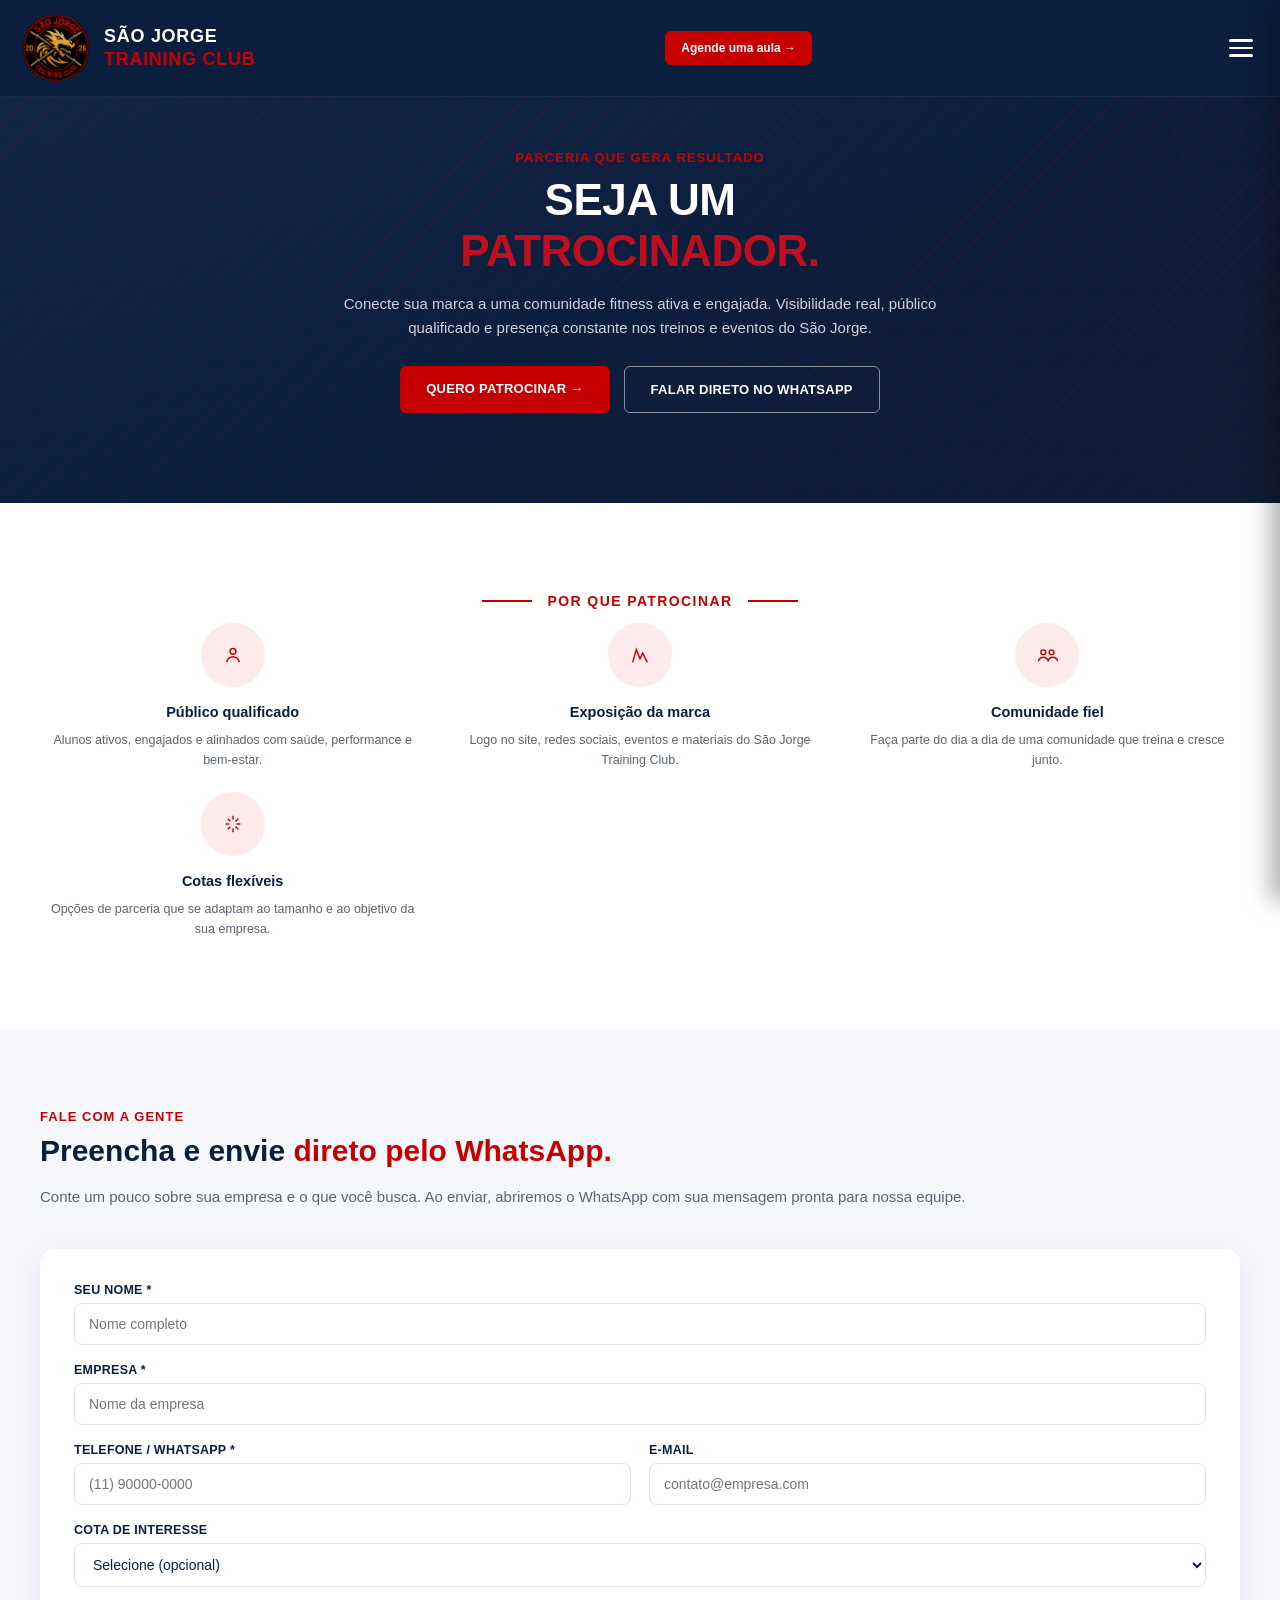
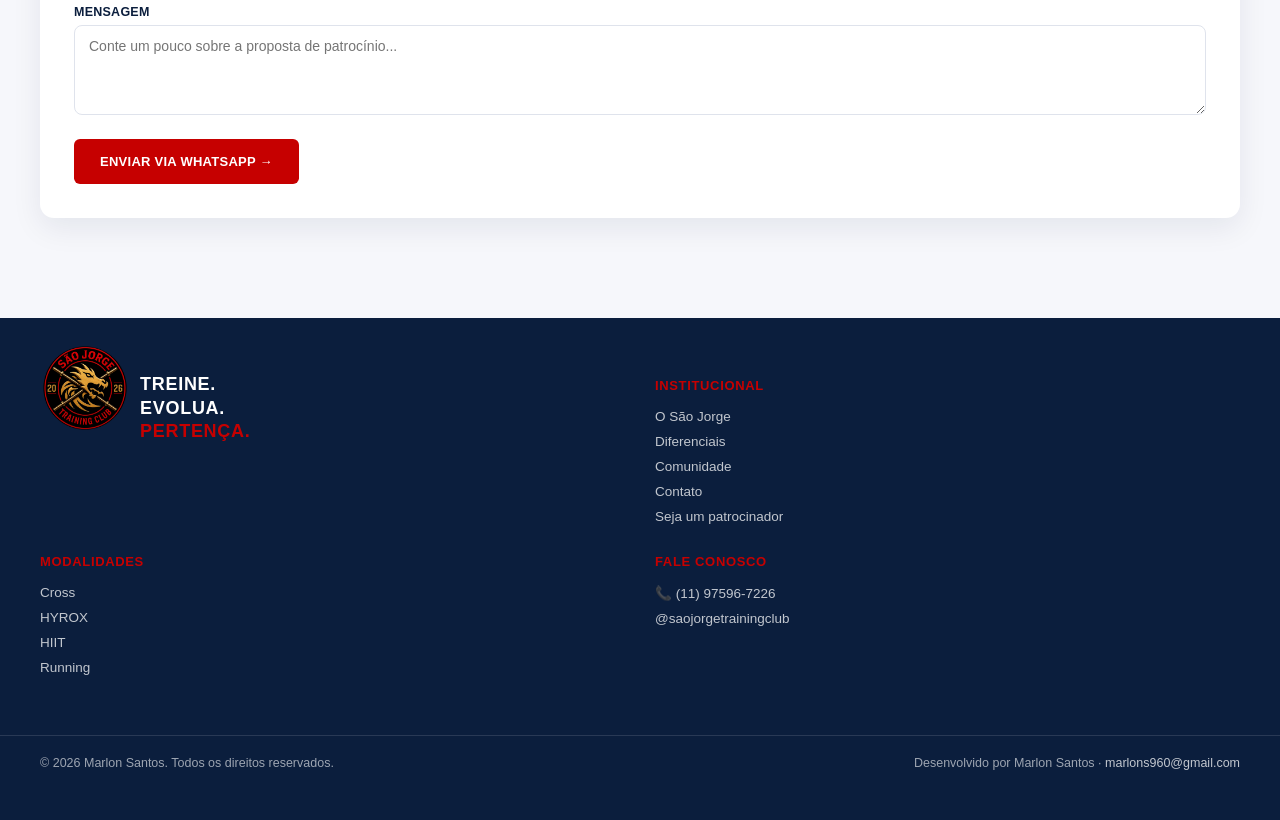
==== aderir-patrocinadores.html @ f261fe04 "removido botao menu e melhorado responsividade" ====
<!doctype html>
<html lang="pt-BR">
  <head>
    <meta charset="UTF-8" />
    <meta name="viewport" content="width=device-width, initial-scale=1.0" />
    <meta name="description" content="Seja um patrocinador do São Jorge Training Club e conecte sua marca a uma comunidade fitness engajada.">
    <meta name="keywords" content="São Jorge Training Club, patrocínio, patrocinadores, parceria, marketing esportivo">
    <link rel="stylesheet" href="style.css">
    <title>Seja um Patrocinador | São Jorge Training Club</title>
  </head>
  <body>

    <!-- HEADER -->
    <header class="header">
      <div class="container">
        <a href="sao-jorge-training-club.html" class="logo">
          <img src="/imgs/logo_transparent.png" class="logo-icon" alt="São Jorge Training Club">
          <span class="logo-text">SÃO JORGE<br><em>TRAINING CLUB</em></span>
        </a>
        <nav class="menu" id="siteMenu">
          <button type="button" id="menuCtaAula" class="menu-cta">📅 Agende uma aula</button>
          <a href="sao-jorge-training-club.html#inicio">Início</a>
          <a href="sao-jorge-training-club.html#sao-jorge">O São Jorge</a>
          <a href="sao-jorge-training-club.html#modalidades">Modalidades</a>
          <a href="sao-jorge-training-club.html#diferenciais">Diferenciais</a>
          <a href="sao-jorge-training-club.html#comunidade">Comunidade</a>
          <a href="sao-jorge-training-club.html#patrocinadores">Patrocinadores</a>
          <a href="sao-jorge-training-club.html#planos">Planos</a>
          <a href="sao-jorge-training-club.html#contato">Contato</a>
        </nav>
        <button type="button" id="headerCtaAula" class="btn-header">Agende uma aula →</button>
        <button class="menu-toggle" id="menuToggle" aria-label="Abrir menu" aria-expanded="false" aria-controls="siteMenu">
          <span></span>
          <span></span>
          <span></span>
        </button>
      </div>
    </header>
    <div class="menu-overlay" id="menuOverlay"></div>

    <!-- HERO PATROCINADORES -->
    <section class="hero sponsor-hero sponsor-hero-full" id="inicio">
      <div class="sponsor-hero-inner">
        <p class="eyebrow eyebrow-light">PARCERIA QUE GERA RESULTADO</p>
        <h1>SEJA UM<br><span>PATROCINADOR.</span></h1>
        <p class="hero-desc">Conecte sua marca a uma comunidade fitness ativa e engajada. Visibilidade real, público qualificado e presença constante nos treinos e eventos do São Jorge.</p>
        <div class="hero-actions">
          <a href="#form-patrocinio" class="btn-primary">Quero patrocinar →</a>
          <a href="https://wa.me/5511975967226" target="_blank" rel="noopener" class="btn-outline">Falar direto no WhatsApp</a>
        </div>
      </div>
    </section>

    <!-- BENEFÍCIOS -->
    <section class="modalidades" id="beneficios">
      <div class="container">
        <h3 class="section-title"><span class="line"></span>POR QUE PATROCINAR<span class="line"></span></h3>
        <div class="cards cards-6 cards-static">
          <article class="feature">
            <div class="feature-icon">
              <svg viewBox="0 0 24 24" width="22" height="22" fill="none" stroke="#c60000" stroke-width="1.6"><circle cx="12" cy="8" r="3.2"/><path d="M5 20c1.2-4 4-6 7-6s5.8 2 7 6"/></svg>
            </div>
            <h4>Público qualificado</h4>
            <p>Alunos ativos, engajados e alinhados com saúde, performance e bem-estar.</p>
          </article>
          <article class="feature">
            <div class="feature-icon">
              <svg viewBox="0 0 24 24" width="22" height="22" fill="none" stroke="#c60000" stroke-width="1.6"><path d="M4 20l4-14 4 10 3-6 5 10"/></svg>
            </div>
            <h4>Exposição da marca</h4>
            <p>Logo no site, redes sociais, eventos e materiais do São Jorge Training Club.</p>
          </article>
          <article class="feature">
            <div class="feature-icon">
              <svg viewBox="0 0 24 24" width="22" height="22" fill="none" stroke="#c60000" stroke-width="1.6"><circle cx="8" cy="9" r="2.6"/><circle cx="17" cy="9" r="2.6"/><path d="M2.5 19c.8-3 3-4.6 5.5-4.6S12.7 16 13.5 19M13 19c.8-3 3-4.6 5.5-4.6S23 16 23.8 19"/></svg>
            </div>
            <h4>Comunidade fiel</h4>
            <p>Faça parte do dia a dia de uma comunidade que treina e cresce junto.</p>
          </article>
          <article class="feature">
            <div class="feature-icon">
              <svg viewBox="0 0 24 24" width="22" height="22" fill="none" stroke="#c60000" stroke-width="1.6"><path d="M12 3v4M12 17v4M4 12h4M16 12h4M6.3 6.3l2.8 2.8M14.9 14.9l2.8 2.8M6.3 17.7l2.8-2.8M14.9 9.1l2.8-2.8"/></svg>
            </div>
            <h4>Cotas flexíveis</h4>
            <p>Opções de parceria que se adaptam ao tamanho e ao objetivo da sua empresa.</p>
          </article>
        </div>
      </div>
    </section>

    <!-- FORMULÁRIO -->
    <section class="sponsor-form-section" id="form-patrocinio">
      <div class="container sponsor-form-container">
        <div class="sponsor-form-intro">
          <p class="eyebrow">FALE COM A GENTE</p>
          <h2 class="section-heading" style="text-align:left; margin-bottom:16px;">Preencha e envie <span>direto pelo WhatsApp.</span></h2>
          <p class="sponsor-form-desc">Conte um pouco sobre sua empresa e o que você busca. Ao enviar, abriremos o WhatsApp com sua mensagem pronta para nossa equipe.</p>
        </div>

        <form id="sponsorForm" class="sponsor-form" novalidate>
          <div class="form-row">
            <label for="spNome">Seu nome *</label>
            <input type="text" id="spNome" name="spNome" placeholder="Nome completo" required>
          </div>

          <div class="form-row">
            <label for="spEmpresa">Empresa *</label>
            <input type="text" id="spEmpresa" name="spEmpresa" placeholder="Nome da empresa" required>
          </div>

          <div class="form-row-grid">
            <div class="form-row">
              <label for="spTelefone">Telefone / WhatsApp *</label>
              <input type="tel" id="spTelefone" name="spTelefone" placeholder="(11) 90000-0000" required>
            </div>
            <div class="form-row">
              <label for="spEmail">E-mail</label>
              <input type="email" id="spEmail" name="spEmail" placeholder="contato@empresa.com">
            </div>
          </div>

          <div class="form-row">
            <label for="spCota">Cota de interesse</label>
            <select id="spCota" name="spCota">
              <option value="">Selecione (opcional)</option>
              <option value="Bronze">Bronze</option>
              <option value="Prata">Prata</option>
              <option value="Ouro">Ouro</option>
              <option value="Ainda não sei">Ainda não sei / quero saber mais</option>
            </select>
          </div>

          <div class="form-row">
            <label for="spMensagem">Mensagem</label>
            <textarea id="spMensagem" name="spMensagem" rows="4" placeholder="Conte um pouco sobre a proposta de patrocínio..."></textarea>
          </div>

          <p class="sponsor-feedback" id="sponsorFeedback" hidden></p>

          <button type="submit" class="btn-primary sponsor-submit">Enviar via WhatsApp →</button>
        </form>
      </div>
    </section>

    <!-- MODAL: Formulário de aula -->
    <div class="modal-overlay" id="planModalOverlay">
      <div class="modal-box" role="dialog" aria-modal="true" aria-labelledby="planModalTitle">
        <button type="button" class="modal-close" id="planModalClose" aria-label="Fechar">×</button>
        <p class="eyebrow" id="planModalEyebrow">AULA EXPERIMENTAL</p>
        <h3 id="planModalTitle">Complete seus dados</h3>
        <p class="modal-desc" id="planModalDesc">Preencha as informações abaixo. Vamos abrir o WhatsApp com sua mensagem pronta.</p>

        <form id="planForm" class="plan-form" novalidate>
          <div class="form-row">
            <label for="planAlunoNome">Nome do aluno *</label>
            <input type="text" id="planAlunoNome" name="planAlunoNome" placeholder="Nome completo" required>
          </div>
          <div class="form-row">
            <label for="planDataInicio">Dia que pretende começar *</label>
            <input type="date" id="planDataInicio" name="planDataInicio" required>
          </div>
          <div class="form-row">
            <label for="planTelefone">Telefone / WhatsApp</label>
            <input type="tel" id="planTelefone" name="planTelefone" placeholder="(11) 90000-0000">
          </div>

          <p class="sponsor-feedback" id="planFormFeedback" hidden></p>

          <button type="submit" class="btn-primary plan-form-submit">Enviar para o WhatsApp →</button>
        </form>
      </div>
    </div>

    <!-- FOOTER -->
    <footer class="footer">
      <div class="container footer-container">
        <div class="footer-brand">
          <div class="footer-logo">
            <img src="/imgs/logo_transparent.png" alt="São Jorge Training Club" class="footer-logo-img">
            <span class="logo-text">
              TREINE.<br>
              EVOLUA.<br>
              <em>PERTENÇA.</em>
            </span>
          </div>
          <p class="footer-tagline"></p>
        </div>
        <div class="footer-col">
          <strong>Institucional</strong>
          <a href="sao-jorge-training-club.html#sao-jorge">O São Jorge</a>
          <a href="sao-jorge-training-club.html#diferenciais">Diferenciais</a>
          <a href="sao-jorge-training-club.html#comunidade">Comunidade</a>
          <a href="sao-jorge-training-club.html#contato">Contato</a>
          <a href="aderir-patrocinadores.html">Seja um patrocinador</a>
        </div>
        <div class="footer-col">
          <strong>Modalidades</strong>
          <a href="sao-jorge-training-club.html#modalidades">Cross</a>
          <a href="sao-jorge-training-club.html#modalidades">HYROX</a>
          <a href="sao-jorge-training-club.html#modalidades">HIIT</a>
          <a href="sao-jorge-training-club.html#modalidades">Running</a>
        </div>
        <div class="footer-col">
          <strong>Fale conosco</strong>
          <a href="https://wa.me/5511975967226" target="_blank" rel="noopener">📞 (11) 97596-7226</a>
          <a href="#">@saojorgetrainingclub</a>
        </div>
      </div>
      <div class="container footer-bottom">
        <p>© 2026 Marlon Santos. Todos os direitos reservados.</p>
        <p>Desenvolvido por Marlon Santos · <a href="mailto:marlons960@gmail.com">marlons960@gmail.com</a></p>
      </div>
    </footer>

    <script src="script.js"></script>

  </body>
</html>
---- style.css ----
*{
    margin:0;
    padding:0;
    box-sizing:border-box;
}

:root{
    --navy:#0B1E3D;
    --navy-light:#12294f;
    --red:#c60000;
    --red-bright:#ff0000;
    --white:#ffffff;
    --gray-bg:#f6f7fb;
    --text-muted:#5b6472;
}

html{
    scroll-behavior:smooth;
}

body{
    font-family:Arial, Helvetica, sans-serif;
    background:#fff;
    color:#60599c;
    overflow-x:hidden;
}

img{ max-width:100%; display:block; }

a{ font-family:inherit; }

.container{
    max-width:1300px;
    margin:auto;
    padding:0 40px;
    padding-bottom:20px;
}


.img-placeholder{
    position:relative;
    display:flex;
    align-items:center;
    justify-content:center;
    flex-direction:column;
    gap:6px;
    background:
        repeating-linear-gradient(135deg, rgba(198,0,0,.18) 0 2px, transparent 2px 22px),
        linear-gradient(155deg, #1b2f52 0%, #0B1E3D 55%, #1a1a1a 100%);
    color:rgba(255,255,255,.75);
    text-align:center;
    font-size:12px;
    letter-spacing:.06em;
    text-transform:uppercase;
    border-radius:10px;
    overflow:hidden;
}
.img-placeholder span{ padding:0 0px; }
.img-placeholder small{ opacity:.7; font-size:10px; }

.eyebrow{
    color:var(--red);
    font-size:13px;
    font-weight:800;
    letter-spacing:.08em;
    text-transform:uppercase;
    margin-bottom:10px;
}
.eyebrow-light{ color:var(--red); }

.hashtag{
    color:var(--red);
    font-weight:700;
    font-size:14px;
    margin:10px 0;
}


.header{
    width:100%;
    background:var(--navy);
    position:fixed;
    top:0; left:0;
    z-index:1000;
    border-bottom:1px solid rgba(255,255,255,.06);
}

.header .container{
    display:flex;
    justify-content:space-between;
    align-items:center;
    padding:14px 40px;
    gap:16px;
}

.logo{
    display:flex;
    align-items:center;
    gap:12px;
    text-decoration:none;
    flex-shrink:0;
}
.logo-icon{
    width:84px;
    height:84px;
    flex-shrink:0;
    object-fit:contain;
}
.logo-text{
    color:#fff;
    font-size:18px;
    font-weight:800;
    line-height:1.3;
    letter-spacing:.04em;
    white-space:nowrap;
}
.logo-text em{
    font-style:normal;
    color:var(--red);
}

.menu{
    display:flex;
    align-items:center;
    gap:4px;
}
.menu a{
    color:#fff;
    text-decoration:none;
    text-transform:uppercase;
    font-size:12px;
    font-weight:700;
    padding:12px 14px;
    border-radius:6px;
    letter-spacing:.02em;
    transition:.3s ease;
    white-space:nowrap;
}
.menu a:hover{
    background:var(--red);
    color:#fff;
    transform:translateY(-2px);
}

.menu-cta{ display:none; }

/* ============ Menu mobile (hambúrguer) ============ */
.menu-toggle{
    display:none;
    flex-direction:column;
    justify-content:center;
    align-items:center;
    gap:5px;
    width:38px;
    height:38px;
    background:transparent;
    border:none;
    cursor:pointer;
    flex-shrink:0;
    z-index:1100;
}
.menu-toggle span{
    display:block;
    width:24px;
    height:2.5px;
    background:#fff;
    border-radius:2px;
    transition:.3s ease;
}
.menu-toggle.open span:nth-child(1){ transform:translateY(7.5px) rotate(45deg); }
.menu-toggle.open span:nth-child(2){ opacity:0; }
.menu-toggle.open span:nth-child(3){ transform:translateY(-7.5px) rotate(-45deg); }

.menu-overlay{
    display:none;
    position:fixed;
    inset:0;
    background:rgba(0,0,0,.5);
    z-index:1050;
    opacity:0;
    visibility:hidden;
    transition:opacity .3s ease;
}
.menu-overlay.active{
    opacity:1;
    visibility:visible;
}
body.menu-locked{ overflow:hidden; }

.btn-header{
    background:var(--red);
    color:#fff;
    text-decoration:none;
    border:none;
    cursor:pointer;
    font-family:inherit;
    padding:13px 24px;
    border-radius:6px;
    font-size:13px;
    font-weight:800;
    white-space:nowrap;
    transition:.3s;
}
.btn-header:hover{
    background:var(--red-bright);
    transform:translateY(-2px);
}

/* ============ Buttons ============ */
.btn-primary,
.btn-outline,
.btn-outline-dark{
    font-family:inherit;
    cursor:pointer;
    -webkit-appearance:none;
    appearance:none;
}

.btn-primary{
    display:inline-block;
    background:var(--red);
    color:#fff;
    text-decoration:none;
    border:none;
    padding:15px 26px;
    border-radius:6px;
    font-size:13px;
    font-weight:800;
    text-transform:uppercase;
    letter-spacing:.02em;
    transition:.3s;
}
.btn-primary:hover{
    background:var(--red-bright);
    transform:translateY(-2px);
}

.btn-outline{
    display:inline-block;
    background:transparent;
    color:#fff;
    text-decoration:none;
    padding:15px 26px;
    border-radius:6px;
    border:1.5px solid rgba(255,255,255,.5);
    font-size:13px;
    font-weight:800;
    text-transform:uppercase;
    letter-spacing:.02em;
    transition:.3s;
}
.btn-outline:hover{
    border-color:#fff;
    background:rgba(255,255,255,.06);
}

.btn-outline-dark{
    display:inline-block;
    background:transparent;
    color:var(--navy);
    text-decoration:none;
    padding:15px 26px;
    border-radius:6px;
    border:1.5px solid #c7cddb;
    font-size:13px;
    font-weight:800;
    text-transform:uppercase;
    letter-spacing:.02em;
    transition:.3s;
}
.btn-outline-dark:hover{
    border-color:var(--navy);
    background:var(--navy);
    color:#fff;
}

.btn-small{
    padding:10px 18px;
    font-size:12px;
}

/* ============ Hero ============ */
.hero{
    background:var(--navy);
    padding:150px 0 70px;
    position:relative;
}

.hero-container{
    display:grid;
    grid-template-columns:1fr 1fr;
    gap:50px;
    align-items:center;
    padding-top:0;
}

.hero-text h1, .sponsor-hero-inner h1{
    color:#fff;
    font-size:44px;
    line-height:1.15;
    font-weight:900;
    letter-spacing:-.01em;
    margin-bottom:6px;
}
.hero-text h1 span, .sponsor-hero-inner h1 span{ color:#BF0F1E; }

.hero-desc{
    color:rgba(255,255,255,.8);
    font-size:15px;
    line-height:1.6;
    margin:16px 0 26px;
}

.hero-actions{
    display:flex;
    gap:14px;
    flex-wrap:wrap;
}

.hero-media{ position:relative; }
.hero-img{
    aspect-ratio:16/11;
    border-radius:12px;
    border-bottom:5px solid var(--red);
}

.whatsapp-float{
    position:fixed;
    right:30px;
    bottom:30px;
    width:54px;
    height:54px;
    border-radius:50%;
    background:#25D366;
    display:flex;
    align-items:center;
    justify-content:center;
    box-shadow:0 6px 18px rgba(0,0,0,.35);
    z-index:900;
    transition:.3s;
}
.whatsapp-float:hover{ transform:scale(1.08); }


.welcome{
    background:#fff;
    padding:90px 0;
}
.welcome-container{
    display:grid;
    grid-template-columns:1fr 1fr;
    gap:60px;
    align-items:center;
}
.welcome-text h2{
    font-size:34px;
    font-weight:900;
    color:var(--navy);
    line-height:1.2;
    margin-bottom:16px;
}
.welcome-text h2 span{ color:var(--red); }
.welcome-text p{
    color:var(--text-muted);
    line-height:1.75;
    font-size:15px;
}

.welcome-media video{
    width:400px;
    height:400px;
    max-width:100%;
    object-fit:cover;
}

.video-thumb{
    aspect-ratio:16/10;
    border-radius:12px;
    border-bottom:5px solid var(--red);
}
.play-btn{
    position:absolute;
    width:64px;
    height:64px;
    border-radius:50%;
    background:#fff;
    border:none;
    display:flex;
    align-items:center;
    justify-content:center;
    cursor:pointer;
    box-shadow:0 8px 22px rgba(0,0,0,.4);
    transition:.3s;
}
.play-btn:hover{ transform:scale(1.08); }

/* ============ Section titles ============ */
.section-title{
    display:flex;
    align-items:center;
    justify-content:center;
    gap:16px;
    color:var(--red);
    font-size:14px;
    font-weight:800;
    letter-spacing:.1em;
    margin-bottom:14px;
}
.section-title .line{
    height:2px;
    width:50px;
    background:var(--red);
    display:inline-block;
}
.section-heading{
    text-align:center;
    font-size:30px;
    font-weight:900;
    color:var(--navy);
    margin-bottom:46px;
}
.section-heading span{ color:var(--red); }

/* ============ Carousel shell ============ */
.carousel{

    position:relative;
    display:flex;
    align-items:center;
    gap:14px;
}
.arrow{
    flex-shrink:0;
    width:42px;
    height:42px;
    border-radius:50%;
    border:none;
    background:var(--navy);
    color:#fff;
    font-size:20px;
    cursor:pointer;
    display:flex;
    align-items:center;
    justify-content:center;
    transition:.3s;
}
.arrow:hover{ background:var(--red); }

.cards{
    display:flex;
    gap:22px;
    flex:1;
    overflow-x:auto;
    scroll-behavior:smooth;
    scroll-snap-type:x mandatory;
    scrollbar-width:none;
    -ms-overflow-style:none;
}
.cards::-webkit-scrollbar{ display:none; }
.cards > *{ scroll-snap-align:start; }
.cards-4 > *{ flex:0 0 calc(25% - 16.5px); min-width:220px; }
.cards-5 > *{ flex:0 0 calc(20% - 17.6px); min-width:130px; }
.cards-static{
    display:grid;
    grid-template-columns:repeat(6,1fr);
    overflow:visible;
    scroll-snap-type:none;
}
.cards-static > *{ scroll-snap-align:none; }

.arrow:disabled{
    opacity:.35;
    cursor:default;
    background:var(--navy);
}
.arrow:disabled:hover{ background:var(--navy); }

.dots{
    display:flex;
    justify-content:center;
    gap:8px;
    margin-top:28px;
}
.dot{
    width:8px; height:8px;
    border-radius:50%;
    background:#d8dde6;
}
.dot.active{ background:var(--red); width:22px; border-radius:5px; }

/* ============ Modalidades ============ */
.modalidades{
    background:#fff;
    padding:90px 0 70px;
}
.card{
    background:#fff;
    border:1px solid #ececec;
    border-radius:12px;
    overflow:hidden;
    box-shadow:0 6px 18px rgba(11,30,61,.06);
    position:relative;
}
.card-img{
    height:170px;
    border-radius:0;
}
.card-icon{
    position:absolute;
    top:170px;
    left:20px;
    width:46px;
    height:46px;
    background:var(--red);
    border-radius:50%;
    display:flex;
    align-items:center;
    justify-content:center;
    border:4px solid #fff;
    transform:translateY(-50%);
}
.card h4{
    padding:26px 20px 6px;
    font-size:17px;
    color:var(--navy);
    font-weight:800;
}
.card p{
    padding:0 20px 22px;
    color:var(--text-muted);
    font-size:13.5px;
    line-height:1.6;
}

/* ============ Ebook ============ */
.ebook{
    background:linear-gradient(120deg, var(--navy) 60%, var(--navy-light));
    padding:50px 0;
}
.ebook-container{
    display:flex;
    align-items:center;
    gap:34px;
}
.ebook-cover{ flex-shrink:0; }
.ebook-img{
    width:120px;
    height:150px;
    border-radius:8px;
    border:1px solid rgba(255,255,255,.15);
}
.ebook-text{ flex:1; }
.ebook-text p:last-child{
    color:rgba(255,255,255,.85);
    font-size:15px;
}
.ebook .btn-primary{ flex-shrink:0; }

/* ============ Diferenciais ============ */
.diferenciais{
    background:#fff;
    padding:90px 0 60px;
}
.feature{ text-align:center; padding:0 6px; }
.feature-icon{
    width:64px; height:64px;
    margin:0 auto 16px;
    border-radius:50%;
    background:#fdeaea;
    display:flex;
    align-items:center;
    justify-content:center;
}
.feature h4{
    font-size:14.5px;
    color:var(--navy);
    font-weight:800;
    margin-bottom:8px;
    line-height:1.3;
}
.feature p{
    font-size:12.5px;
    color:var(--text-muted);
    line-height:1.6;
}

/* ============ Comunidade ============ */
.comunidade{
    background: var(--navy);
    padding: 80px 0 5px;
}
.comunidade-head{
    margin-bottom:30px;
}
.comunidade-head h2{
    color:#fff;
    font-size:30px;
    font-weight:900;
    line-height:1.25;
}
.comm-img{
    aspect-ratio:1/1;
    border-radius:10px;
}

/* ============ Saúde / Especialistas ============ */

.saude{
    background: var(--navy);
    padding: 80px 0 40px;
}

.saude-container{
    display: grid;
    grid-template-columns: 250px 1fr;
    align-items: center;
    gap: 20px;
}

.saude-img img{
    display: block;
    width: 250px;
    height: auto;
    object-fit: cover;
    border-radius: 16px;
}

.saude-text{
    margin-left: 20px;
}

/* Texto superior */
.eyebrow-line{
    display: flex;
    justify-content: center;
    align-items: center;
    gap: 16px;
    color: var(--red);
    font-size: 13px;
    font-weight: 800;
    letter-spacing: .08em;
    text-transform: uppercase;
    margin-bottom: 18px;
}

.eyebrow-line .line{
    width: 50px;
    height: 2px;
    background: var(--red);
    display: inline-block;
}

/* Título */
.saude-text h2{
    color: #fff;
    font-size: 15px;
    font-weight: 900;
    line-height: 1.2;
    text-align: center;
    margin-bottom: 18px;
}

.saude-text h2 span{
    display: block;
    color: var(--red);
}

/* Texto */
.saude-text p{
    color: rgba(255,255,255,.8);
    font-size: 15px;
    line-height: 1.7;
    margin-bottom: 28px;
}

/* Botões */
.saude-actions{
    display: flex;
    gap: 14px;
    flex-wrap: wrap;
}


/* ============ Patrocinadores ============ */
.patrocinadores{
    background:#fff;
    padding:60px 0 70px;
}
.cards-5{ align-items:center; }
.sponsor-logo{
    height:90px;
    display:flex;
    align-items:center;
    justify-content:center;
    padding:14px;
    color:var(--text-muted);
    font-size:12px;
    font-weight:700;
    letter-spacing:.04em;
    text-transform:uppercase;
    filter:grayscale(100%);
    opacity:.85;
    transition:.3s;
}
.sponsor-logo:hover{
    filter:grayscale(0%);
    opacity:1;
}

.patrocinadores-cta{
    text-align:center;
    margin-top:40px;
}
.patrocinadores-cta p{
    color:var(--text-muted);
    font-size:15px;
    margin-bottom:16px;
    font-weight:600;
}

/* ============ Página: Seja Patrocinador ============ */
.sponsor-hero{
    padding-bottom:90px;
}

/* ============ Hero patrocinadores: fundo completo, sem caixa ============ */
.sponsor-hero-full{
    background:
        linear-gradient(180deg, rgba(11,30,61,.35) 0%, rgba(11,30,61,.75) 100%),
        repeating-linear-gradient(135deg, rgba(198,0,0,.18) 0 2px, transparent 2px 22px),
        linear-gradient(155deg, #1b2f52 0%, #0B1E3D 55%, #1a1a1a 100%);
    background-size:cover;
    background-position:center;
    display:flex;
    align-items:center;
    justify-content:center;
    text-align:center;
    min-height:480px;
}
.sponsor-hero-inner{
    width:100%;
    max-width:640px;
    padding:0 20px;
}
.sponsor-hero-full .hero-actions{
    justify-content:center;
}

.sponsor-form-section{
    background:var(--gray-bg);
    padding:80px 0;
}
.sponsor-form-container{
    display:grid;
    grid-template-columns:0.9fr 1.1fr;
    gap:60px;
    align-items:start;
}
.sponsor-form-desc{
    color:var(--text-muted);
    line-height:1.7;
    font-size:15px;
    margin-top:10px;
}

.sponsor-form{
    background:#fff;
    border-radius:14px;
    padding:34px;
    box-shadow:0 10px 30px rgba(11,30,61,.08);
    display:flex;
    flex-direction:column;
    gap:18px;
}
.form-row{
    display:flex;
    flex-direction:column;
    gap:6px;
}
.form-row-grid{
    display:grid;
    grid-template-columns:1fr 1fr;
    gap:18px;
}
.sponsor-form label,
.plan-form label{
    font-size:12.5px;
    font-weight:800;
    color:var(--navy);
    letter-spacing:.02em;
    text-transform:uppercase;
}
.sponsor-form input,
.sponsor-form select,
.sponsor-form textarea,
.plan-form input,
.plan-form select,
.plan-form textarea{
    font-family:inherit;
    font-size:14px;
    padding:12px 14px;
    border:1.5px solid #dfe3ec;
    border-radius:8px;
    color:var(--navy);
    background:#fff;
    transition:.25s;
    resize:vertical;
}
.sponsor-form input:focus,
.sponsor-form select:focus,
.sponsor-form textarea:focus,
.plan-form input:focus,
.plan-form select:focus,
.plan-form textarea:focus{
    outline:none;
    border-color:var(--red);
}
.sponsor-submit{
    border:none;
    cursor:pointer;
    margin-top:6px;
    align-self:flex-start;
}
.sponsor-feedback{
    color:var(--red);
    font-size:13px;
    font-weight:700;
}

/* ============ Modal (plano / aula) ============ */
.modal-overlay{
    position:fixed;
    inset:0;
    background:rgba(11,30,61,.6);
    display:flex;
    align-items:center;
    justify-content:center;
    padding:20px;
    z-index:1200;
    opacity:0;
    visibility:hidden;
    transition:opacity .25s ease;
}
.modal-overlay.active{
    opacity:1;
    visibility:visible;
}
.modal-box{
    background:#fff;
    border-radius:14px;
    padding:36px;
    max-width:460px;
    width:100%;
    position:relative;
    box-shadow:0 20px 50px rgba(0,0,0,.3);
    transform:translateY(12px);
    transition:transform .25s ease;
}
.modal-overlay.active .modal-box{
    transform:translateY(0);
}
.modal-close{
    position:absolute;
    top:14px;
    right:16px;
    background:transparent;
    border:none;
    font-size:26px;
    line-height:1;
    color:var(--text-muted);
    cursor:pointer;
    transition:.2s;
}
.modal-close:hover{ color:var(--red); }

.modal-box h3{
    color:var(--navy);
    font-size:21px;
    font-weight:900;
    margin:4px 0 8px;
}
.modal-desc{
    color:var(--text-muted);
    font-size:13.5px;
    line-height:1.6;
    margin-bottom:20px;
}

.plan-form{
    display:flex;
    flex-direction:column;
    gap:16px;
}
.plan-form-submit{
    border:none;
    cursor:pointer;
    width:100%;
    text-align:center;
    margin-top:4px;
}

/* ============ Info / Planos ============ */
.info-planos{
    background:var(--gray-bg);
    padding:70px 0;
}
.info-planos-container{
    display:grid;
    grid-template-columns:1fr 2fr;
    gap:50px;
}
.info-item{
    display:flex;
    gap:14px;
    margin-bottom:22px;
}
.info-icon{ font-size:20px; }
.info-item strong{
    display:block;
    color:var(--navy);
    font-size:14px;
    margin-bottom:4px;
}
.info-item p{
    color:var(--text-muted);
    font-size:13.5px;
    line-height:1.6;
}

.planos-desc{
    color:var(--text-muted);
    font-size:14px;
    margin-bottom:24px;
}
.plans-grid{
    display:grid;
    grid-template-columns:repeat(3,1fr);
    gap:18px;
    margin-bottom:16px;
}
.plan{
    background:#fff;
    border:2px solid #e4e7ee;
    border-radius:12px;
    padding:24px 20px;
    position:relative;
    cursor:pointer;
    transition:.25s ease;
}
.plan:hover{
    transform:translateY(-3px);
    box-shadow:0 10px 24px rgba(11,30,61,.1);
}
.plan-featured{
    border-color:var(--red);
    box-shadow:0 10px 26px rgba(198,0,0,.14);
}
.plan-check{
    position:absolute;
    top:14px;
    right:14px;
    width:22px;
    height:22px;
    border-radius:50%;
    border:2px solid #d8dde6;
    background:#fff;
    color:transparent;
    font-size:13px;
    font-weight:900;
    display:flex;
    align-items:center;
    justify-content:center;
    transition:.2s;
}
.plan.selected{
    border-color:var(--red);
    box-shadow:0 12px 28px rgba(198,0,0,.22);
    transform:translateY(-3px);
}
.plan.selected .plan-check{
    background:var(--red);
    border-color:var(--red);
    color:#fff;
}
.badge{
    position:absolute;
    top:-12px; left:50%;
    transform:translateX(-50%);
    background:var(--red);
    color:#fff;
    font-size:10.5px;
    font-weight:800;
    text-transform:uppercase;
    padding:5px 14px;
    border-radius:14px;
    white-space:nowrap;
}
.plan h4{
    color:var(--navy);
    font-size:17px;
    font-weight:800;
    margin-bottom:6px;
    padding-right:24px;
}
.plan-freq{
    color:var(--red);
    font-weight:700;
    font-size:13px;
    margin-bottom:10px;
}
.plan-desc{
    color:var(--text-muted);
    font-size:12.5px;
    line-height:1.5;
    margin-bottom:18px;
    min-height:38px;
}
.planos-cta{
    background:#fff;
    border:1px solid #e4e7ee;
    border-radius:12px;
    padding:18px 20px;
}
.planos-note{
    font-size:13px;
    color:var(--text-muted);
    margin:0;
}
.planos-note strong{ color:var(--navy); }
.planos-cta-actions{
    display:flex;
    gap:12px;
    flex-wrap:wrap;
    margin-top:14px;
}

/* ============ Footer ============ */
.footer{
    background:var(--navy);
    padding:60px 0 30px;
}
.footer-container{
    display:grid;
    grid-template-columns:1.6fr 1fr 1fr 1fr;
    gap:30px;
}
.footer-logo{
    display:flex;
    align-items:center;
    gap:10px;
    margin-bottom:18px;
}
.footer-tagline{
    color:#fff;
    font-size:20px;
    font-weight:900;
    line-height:1.35;
}
.footer-tagline span{ color:var(--red); }

.footer-col{ display:flex; flex-direction:column; gap:10px; }
.footer-col strong{
    color:var(--red);
    font-size:13px;
    text-transform:uppercase;
    letter-spacing:.05em;
    margin-bottom:6px;
}
.footer-col a{
    color:rgba(255,255,255,.75);
    text-decoration:none;
    font-size:13.5px;
    transition:.25s;
}
.footer-col a:hover{ color:#fff; }

.footer-bottom{
    margin-top:40px;
    padding-top:20px;
    border-top:1px solid rgba(255,255,255,.12);
    display:flex;
    justify-content:space-between;
    align-items:center;
    flex-wrap:wrap;
    gap:8px;
}
.footer-bottom p{
    color:rgba(255,255,255,.6);
    font-size:12.5px;
    margin:0;
}
.footer-bottom a{
    color:rgba(255,255,255,.75);
    text-decoration:none;
    transition:.25s;
}
.footer-bottom a:hover{ color:#fff; }

.footer-logo {
    display: flex;
    align-items: center;
    gap: 10px;
    margin-bottom: 18px;
    margin-top: -15px; /* sobe 15px */
    width: 100px; /* define a largura da imagem */
}

.footer-logo-img{
    width:90px;
    height:auto;
    transform: translateY(-20px);
}

/* ============================================================
   RESPONSIVO — do maior para o menor breakpoint
   ============================================================ */

/* ---------- Tablet / menu hambúrguer (≤1300px) ---------- */
@media (max-width: 1300px){
    .header .container{ padding:12px 20px; gap:12px; }
    .logo-icon{ width:72px; height:72px; }
    .btn-header{ padding:10px 16px; font-size:12px; }

    .menu{
        display:flex;
        flex-direction:column;
        align-items:stretch;
        gap:0;
        position:fixed;
        top:0;
        right:0;
        height:100vh;
        width:min(80vw, 300px);
        background:var(--navy-light);
        z-index:1080;
        padding:90px 24px 30px;
        transform:translateX(100%);
        transition:transform .35s ease;
        box-shadow:-8px 0 24px rgba(0,0,0,.35);
        overflow-y:auto;
    }
    .menu.open{ transform:translateX(0); }
    .menu a{
        padding:16px 6px;
        border-bottom:1px solid rgba(255,255,255,.08);
        border-radius:0;
        font-size:13px;
        white-space:normal;
    }
    .menu a:hover{ transform:none; background:transparent; color:var(--red); }

    .menu-cta{
        display:block;
        width:100%;
        text-align:center;
        background:var(--red);
        color:#fff;
        text-decoration:none;
        text-transform:uppercase;
        font-weight:800;
        letter-spacing:.02em;
        padding:14px 6px;
        border-radius:6px;
        border:none;
        border-bottom:none;
        margin-bottom:16px;
        cursor:pointer;
        font-family:inherit;
        font-size:13px;
    }
    .menu-cta:hover{ background:var(--red-bright); }

    .menu-toggle{ display:flex; }
    .menu-overlay{ display:block; }

    .cards-4 > *{ flex:0 0 calc(50% - 11px); }
    .cards-6{ grid-template-columns:repeat(3,1fr); }
    .cards-5 > *{ flex:0 0 calc(33.33% - 14.6px); }
    .hero-container, .welcome-container, .saude-container{ grid-template-columns:1fr; }
    .info-planos-container{ grid-template-columns:1fr; }
    .plans-grid{ grid-template-columns:1fr; }
    .footer-container{ grid-template-columns:1fr 1fr; }

    .welcome-media video{
        width:100%;
        height:auto;
        aspect-ratio:1/1;
    }

    .sponsor-form-container{ grid-template-columns:1fr; gap:40px; }
}

/* ---------- Celulares grandes / tablets pequenos (≤768px) ---------- */
@media (max-width:768px){
    .logo-icon{ width:62px; height:62px; }
    .logo-text{ font-size:15px; }
    .section-heading{ font-size:26px; }
    .cards-6{ grid-template-columns:repeat(2,1fr); }
}

/* ---------- Celulares (≤640px) ---------- */
@media (max-width:640px){
    .container{ padding:0 20px; }

    .header .container{ padding:10px 16px; gap:10px; }
    .logo-icon{ width:56px; height:56px; }
    .logo-text{ font-size:13px; }
    .btn-header{ padding:9px 12px; font-size:11px; }

    .hero{ padding-top:116px; padding-bottom:50px; }
    .hero-text h1, .sponsor-hero-inner h1{ font-size:27px; }
    .hero-desc{ font-size:14px; }
    .hero-actions{ flex-direction:column; align-items:stretch; }
    .hero-actions a{ text-align:center; }

    .welcome{ padding:60px 0; }
    .welcome-text h2{ font-size:28px; }

    .saude-text h2{ font-size:28px; }

    .section-heading{ font-size:24px; }

    .cards-4 > *, .cards-5 > *{ flex:0 0 calc(75% - 11px); }
    .cards-6{ grid-template-columns:1fr 1fr; }

    .ebook{ padding:50px 0; }
    .ebook-container{ flex-direction:column; text-align:center; }
    .ebook-container .btn-primary{ width:100%; text-align:center; }

    .info-planos{ padding:50px 0; }
    .patrocinadores-cta a{ width:100%; text-align:center; }

    .footer{ padding:45px 0 24px; }
    .footer-container{ grid-template-columns:1fr; text-align:left; }
    .footer-bottom{ flex-direction:column; text-align:center; }

    .whatsapp-float{ right:14px; bottom:14px; width:46px; height:46px; }
    .whatsapp-float svg{ width:21px; height:21px; }

    .planos-cta-actions{ flex-direction:column; }
    .planos-cta-actions a,
    .planos-cta-actions button{ text-align:center; width:100%; }
    .onde-estamos .btn-outline-dark{ width:100%; text-align:center; }

    .sponsor-form{ padding:24px; }
    .form-row-grid{ grid-template-columns:1fr; gap:18px; }
    .sponsor-submit{ width:100%; text-align:center; }
    .sponsor-hero{ padding-bottom:60px; }
    .sponsor-hero-full{ min-height:380px; }
}

/* ---------- Celulares pequenos / muito estreitos (≤480px) ---------- */
@media (max-width:480px){
    .btn-header{ display:none; }
    .header .container{ justify-content:space-between; padding:8px 14px; }
    .logo-icon{ width:50px; height:50px; }

    .hero{ padding-top:104px; }
    .hero-text h1, .sponsor-hero-inner h1{ font-size:24px; }
    .hashtag{ font-size:13px; }

    .cards-4 > *, .cards-5 > *{ flex:0 0 calc(84% - 11px); }
    .cards-6{ grid-template-columns:1fr; }

    .section-title{ font-size:12px; gap:10px; }
    .section-title .line{ width:28px; }

    .plan-form, .sponsor-form{ padding:20px; }
    .modal-box{ padding:26px 20px; }

    .footer-logo{ width:auto; }
}

/* ---------- Celulares muito pequenos (≤360px) ---------- */
@media (max-width:360px){
    .logo-text{ display:none; }
    .logo-icon{ width:46px; height:46px; }
    .header .container{ gap:8px; }
    .hero-text h1, .sponsor-hero-inner h1{ font-size:22px; }
    .cards-4 > *, .cards-5 > *{ flex:0 0 calc(90% - 11px); }
}

/* Ajuste para âncoras não ficarem escondidas atrás do header fixo */
section[id]{
    scroll-margin-top: 130px;
}
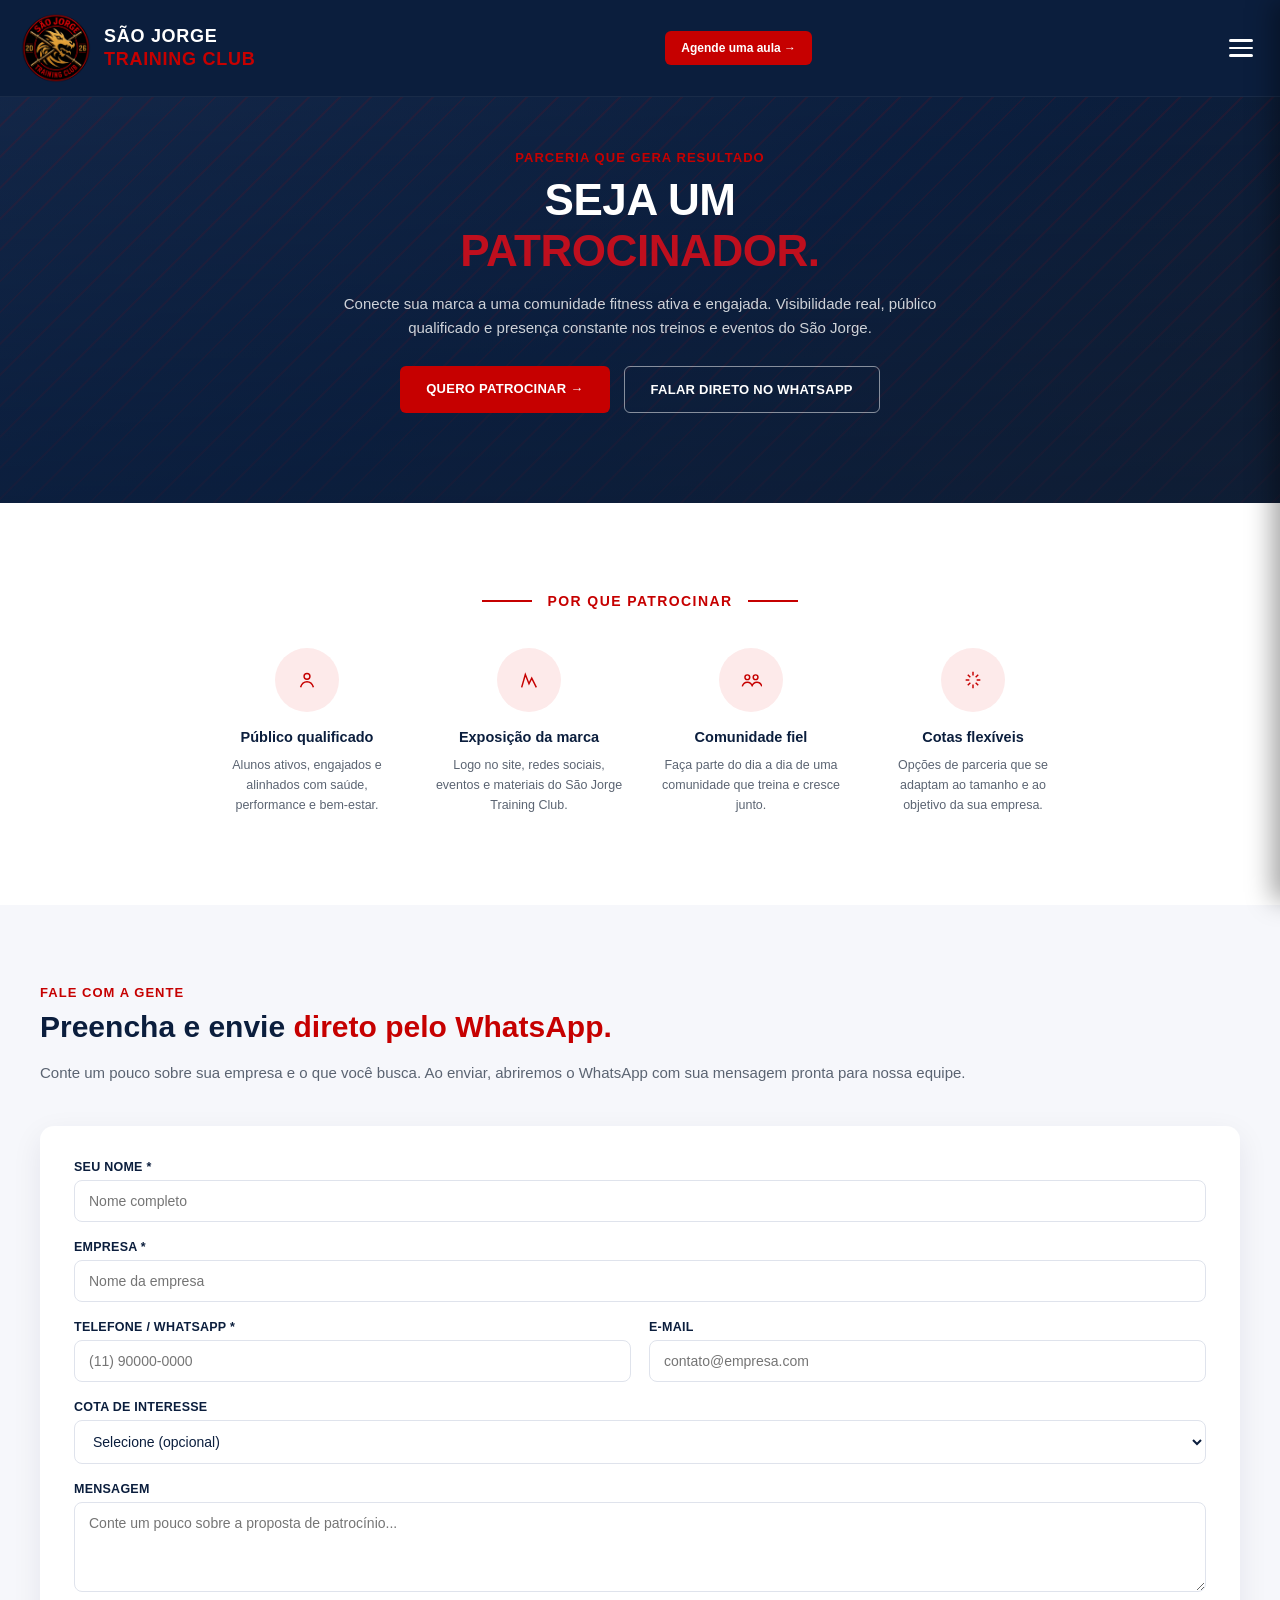
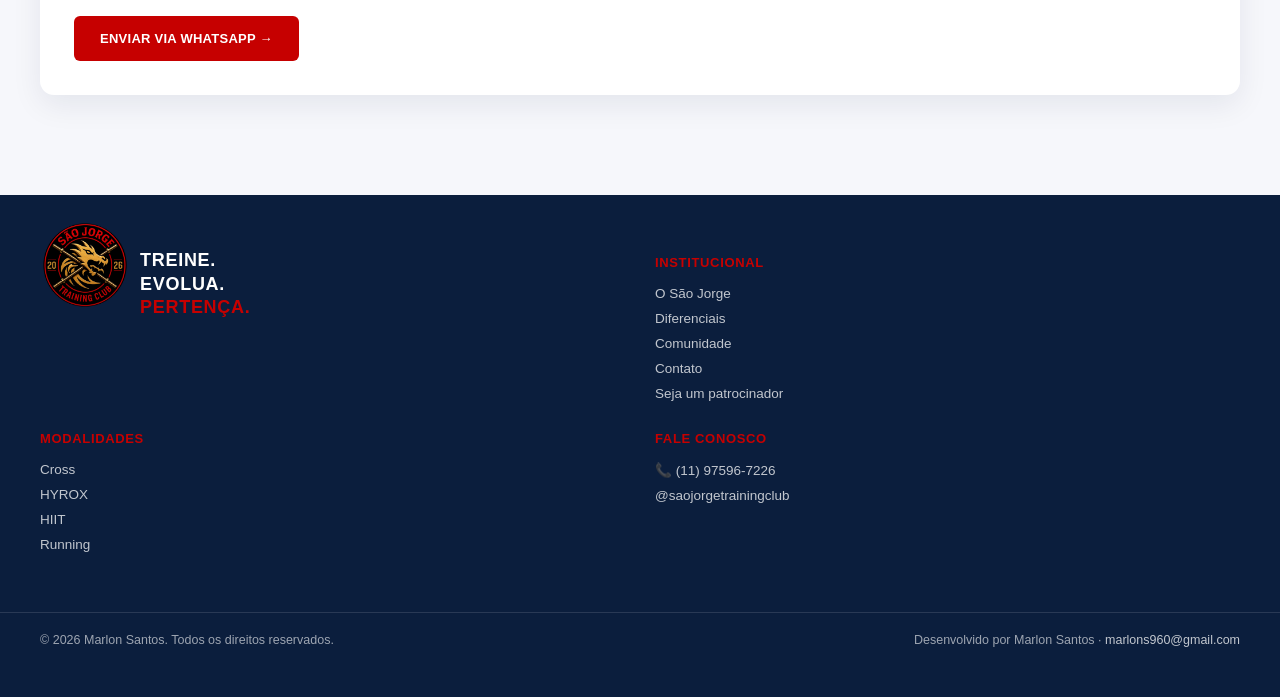
==== commit 2d529a13: "removido logos de empressas privadas" ====
--- a/aderir-patrocinadores.html
+++ b/aderir-patrocinadores.html
@@ -14,7 +14,7 @@
     <header class="header">
       <div class="container">
         <a href="sao-jorge-training-club.html" class="logo">
-          <img src="/imgs/logo_transparent.png" class="logo-icon" alt="São Jorge Training Club">
+          <img src="imgs/logo_transparent.png" class="logo-icon" alt="São Jorge Training Club">
           <span class="logo-text">SÃO JORGE<br><em>TRAINING CLUB</em></span>
         </a>
         <nav class="menu" id="siteMenu">
@@ -55,7 +55,7 @@
     <section class="modalidades" id="beneficios">
       <div class="container">
         <h3 class="section-title"><span class="line"></span>POR QUE PATROCINAR<span class="line"></span></h3>
-        <div class="cards cards-6 cards-static">
+        <div class="cards cards-6 cards-static cards-center">
           <article class="feature">
             <div class="feature-icon">
               <svg viewBox="0 0 24 24" width="22" height="22" fill="none" stroke="#c60000" stroke-width="1.6"><circle cx="12" cy="8" r="3.2"/><path d="M5 20c1.2-4 4-6 7-6s5.8 2 7 6"/></svg>
@@ -176,7 +176,7 @@
       <div class="container footer-container">
         <div class="footer-brand">
           <div class="footer-logo">
-            <img src="/imgs/logo_transparent.png" alt="São Jorge Training Club" class="footer-logo-img">
+            <img src="imgs/logo_transparent.png" alt="São Jorge Training Club" class="footer-logo-img">
             <span class="logo-text">
               TREINE.<br>
               EVOLUA.<br>
--- a/style.css
+++ b/style.css
@@ -468,6 +468,19 @@
 }
 .cards-static > *{ scroll-snap-align:none; }
 
+/* Variante para grids com menos itens que colunas (ex: 4 cards) -
+   centraliza o conjunto em vez de espalhar/alinhar à esquerda */
+.cards-static.cards-center{
+    display:flex;
+    flex-wrap:wrap;
+    justify-content:center;
+    max-width:900px;
+    margin:0 auto;
+}
+.cards-static.cards-center > *{
+    flex:0 0 200px;
+}
+
 .arrow:disabled{
     opacity:.35;
     cursor:default;
@@ -564,7 +577,7 @@
 .feature{ text-align:center; padding:0 6px; }
 .feature-icon{
     width:64px; height:64px;
-    margin:0 auto 16px;
+    margin:25px auto 16px;
     border-radius:50%;
     background:#fdeaea;
     display:flex;
